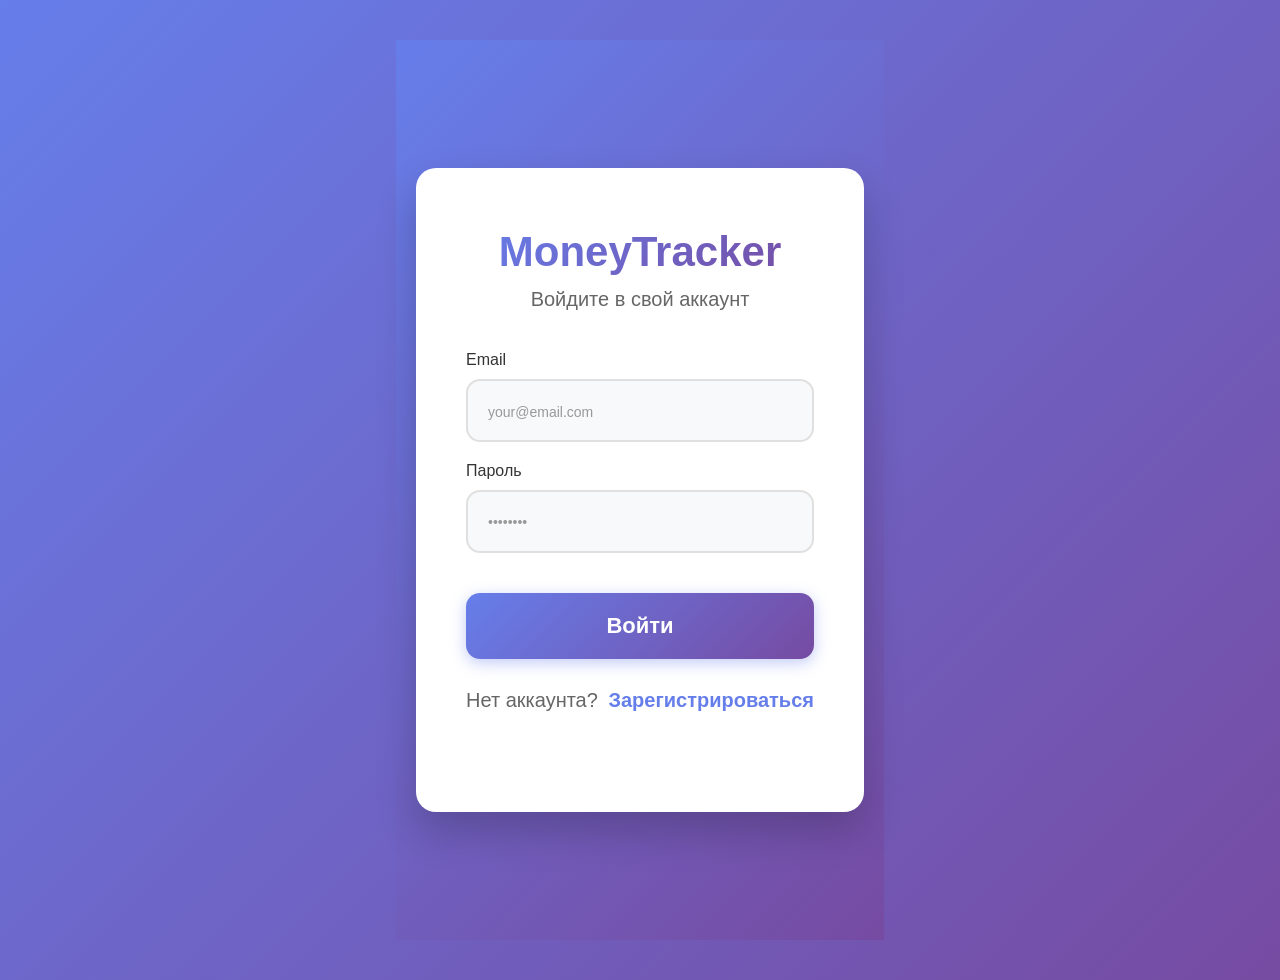
==== src/MoneyTrackerFront/categories.html @ e0035380 "feat: Add front part of the app, modify api controllers" ====
<!DOCTYPE html>
<html lang="ru">

<head>
    <meta charset="UTF-8">
    <meta name="viewport" content="width=device-width, initial-scale=1.0, maximum-scale=1.0, user-scalable=no">
    <title>Категории - MoneyTracker</title>

    <!-- Подключение CSS -->
    <link rel="stylesheet" href="css/style.css">
    <link rel="stylesheet" href="css/categories.css">
</head>

<body>
    <div class="container">
        <!-- Шапка с навигацией -->
        <div class="header">
            <div class="nav-header">
                <a href="index.html" class="back-btn">Назад</a>
                <h1>Категории</h1>
                <div class="user-info" id="user-info">
                    <span class="user-name" id="user-name"></span>
                </div>
            </div>
        </div>

        <!-- Форма добавления категории -->
        <div class="add-category-container">
            <h3>Новая категория</h3>
            <div class="add-category-form">
                <input type="text" id="new-category-name" placeholder="Например: Продукты" class="category-input">
                <button class="add-btn" id="add-category">Добавить</button>
            </div>
        </div>

        <!-- Список категорий -->
        <div class="categories-container">
            <h3>Мои категории</h3>
            <div id="categories-list" class="categories-list">
                <div class="loading-spinner">Загрузка...</div>
            </div>
        </div>
    </div>

    <!-- Модальное окно для редактирования категории -->
    <div id="edit-category-modal" class="modal">
        <div class="modal-content">
            <h3>Редактирование категории</h3>
            <input type="hidden" id="edit-category-id">
            <input type="text" id="edit-category-name" class="modal-input" placeholder="Название категории">
            <div class="modal-buttons">
                <button class="modal-btn save" id="save-category-edit">Сохранить</button>
                <button class="modal-btn cancel" id="cancel-category-edit">Отмена</button>
            </div>
        </div>
    </div>

    <!-- Модальное окно подтверждения удаления -->
    <div id="delete-category-modal" class="modal">
        <div class="modal-content delete-modal">
            <h3>Подтверждение удаления</h3>
            <p id="delete-category-message">Вы уверены, что хотите удалить категорию?</p>
            <p class="warning-text">Все траты в этой категории также будут удалены!</p>
            <div class="modal-buttons">
                <button class="modal-btn delete" id="confirm-category-delete">Удалить</button>
                <button class="modal-btn cancel" id="cancel-category-delete">Отмена</button>
            </div>
        </div>
    </div>

    <script src="js/auth-check.js"></script>
    <script src="js/categories.js"></script>
</body>

</html>
---- src/MoneyTrackerFront/css/style.css ----
/* Базовые сбросы */
* {
    margin: 0;
    padding: 0;
    box-sizing: border-box;
    -webkit-tap-highlight-color: transparent;
}

body {
    font-family: -apple-system, BlinkMacSystemFont, 'Segoe UI', Roboto, Oxygen, Ubuntu, sans-serif;
    background: #f5f7fa;
    min-height: 100vh;
    padding: 12px;
}

.container {
    max-width: 100%;
    margin: 0 auto;
}

/* Шапка */
.header {
    background: white;
    padding: 16px;
    border-radius: 12px;
    margin-bottom: 12px;
    box-shadow: 0 2px 8px rgba(0, 0, 0, 0.05);
}

.header-content {
    display: flex;
    justify-content: space-between;
    align-items: center;
    width: 100%;
    margin-bottom: 8px;
}

.nav-links {
    display: flex;
    gap: 16px;
}

.nav-link {
    color: #2196F3;
    text-decoration: none;
    font-weight: 500;
    font-size: 16px;
}

.nav-link:active {
    opacity: 0.7;
}

.user-info {
    display: flex;
    align-items: center;
    gap: 12px;
}

.user-name {
    font-weight: 500;
    color: #333;
    font-size: 14px;
}

.logout-btn {
    background: none;
    border: 1px solid #dc3545;
    color: #dc3545;
    padding: 6px 12px;
    border-radius: 6px;
    font-size: 13px;
    font-weight: 500;
    cursor: pointer;
    transition: all 0.2s;
}

.logout-btn:active {
    background: #dc3545;
    color: white;
}

.header-subtitle {
    color: #666;
    font-size: 14px;
}

/* Навигация для внутренних страниц */
.nav-header {
    display: flex;
    justify-content: space-between;
    align-items: center;
    width: 100%;
}

.back-btn {
    color: #2196F3;
    text-decoration: none;
    font-size: 14px;
    font-weight: 500;
    padding: 8px 12px;
    border-radius: 6px;
    background: #f0f0f0;
}

.back-btn:active {
    background: #e0e0e0;
}

/* Информация о камере */
.camera-info {
    background: white;
    padding: 10px;
    border-radius: 8px;
    margin-bottom: 12px;
    text-align: center;
    font-size: 14px;
    color: #28a745;
    font-weight: 500;
    box-shadow: 0 1px 4px rgba(0, 0, 0, 0.05);
}

/* Кнопки */
.scan-btn {
    background: #2196F3;
    color: white;
    border: none;
    padding: 16px;
    border-radius: 10px;
    font-size: 18px;
    font-weight: 600;
    cursor: pointer;
    width: 100%;
    margin-bottom: 16px;
    transition: all 0.2s;
    box-shadow: 0 2px 8px rgba(33, 150, 243, 0.3);
}

.scan-btn:active {
    background: #1976D2;
    transform: translateY(1px);
}

.primary-btn {
    background: #2196F3;
    color: white;
    border: none;
    padding: 14px;
    border-radius: 8px;
    font-size: 16px;
    font-weight: 500;
    cursor: pointer;
    width: 100%;
    transition: all 0.2s;
}

.primary-btn:active {
    background: #1976D2;
}

.secondary-btn {
    background: #6c757d;
    color: white;
    border: none;
    padding: 14px;
    border-radius: 8px;
    font-size: 16px;
    font-weight: 500;
    cursor: pointer;
    width: 100%;
    transition: all 0.2s;
}

.secondary-btn:active {
    background: #5a6268;
}

/* Сканер */
.scanner-wrapper {
    background: white;
    border-radius: 12px;
    padding: 16px;
    box-shadow: 0 4px 12px rgba(0, 0, 0, 0.1);
    margin-bottom: 16px;
    animation: slideDown 0.3s ease;
}

@keyframes slideDown {
    from {
        transform: translateY(-20px);
        opacity: 0;
    }

    to {
        transform: translateY(0);
        opacity: 1;
    }
}

.scanner-header {
    display: flex;
    justify-content: space-between;
    align-items: center;
    margin-bottom: 12px;
    padding-bottom: 8px;
    border-bottom: 1px solid #e0e0e0;
}

.scanner-title {
    font-weight: 500;
    color: #333;
    font-size: 16px;
}

.close-scanner {
    background: none;
    border: none;
    font-size: 24px;
    cursor: pointer;
    color: #666;
    min-width: 44px;
    min-height: 44px;
}

.close-scanner:active {
    color: #333;
}

#qr-reader {
    width: 100%;
    min-height: 280px;
    border: 2px dashed #2196F3;
    border-radius: 8px;
    overflow: hidden;
    background: #f8f9fa;
}

#qr-reader video {
    width: 100%;
    height: auto;
}

.stop-scan-btn {
    margin-top: 12px;
}

/* Результат сканирования */
.result-container {
    background: white;
    border-radius: 12px;
    padding: 16px;
    box-shadow: 0 2px 8px rgba(0, 0, 0, 0.1);
    margin-bottom: 16px;
    animation: slideIn 0.3s ease;
}

@keyframes slideIn {
    from {
        transform: translateY(20px);
        opacity: 0;
    }

    to {
        transform: translateY(0);
        opacity: 1;
    }
}

.result-header {
    display: flex;
    justify-content: space-between;
    align-items: center;
    margin-bottom: 16px;
    padding-bottom: 12px;
    border-bottom: 1px solid #e0e0e0;
}

.result-header h2 {
    color: #333;
    font-size: 18px;
    font-weight: 600;
}

.status {
    padding: 4px 8px;
    border-radius: 4px;
    font-size: 12px;
    font-weight: 500;
}

.status.warning {
    background: #fff3cd;
    color: #856404;
}

/* Детали расхода */
.expense-details {
    background: #f8f9fa;
    border-radius: 8px;
    padding: 12px;
    margin-bottom: 16px;
}

.detail-row {
    display: flex;
    align-items: center;
    padding: 8px 0;
    border-bottom: 1px solid #e0e0e0;
}

.detail-row:last-child {
    border-bottom: none;
}

.detail-label {
    flex: 0 0 80px;
    color: #666;
    font-weight: 500;
    font-size: 14px;
}

.detail-value {
    flex: 1;
    color: #333;
    font-weight: 500;
    font-size: 15px;
    display: flex;
    align-items: center;
    justify-content: space-between;
}

.edit-btn {
    background: none;
    border: none;
    color: #2196F3;
    font-size: 14px;
    font-weight: 500;
    cursor: pointer;
    padding: 4px 8px;
}

.edit-btn:active {
    opacity: 0.7;
}

.action-buttons {
    display: flex;
    gap: 10px;
    margin-top: 12px;
}

.action-buttons button {
    flex: 1;
}

/* Последние сканирования */
.last-scans {
    background: white;
    border-radius: 12px;
    padding: 16px;
    box-shadow: 0 2px 8px rgba(0, 0, 0, 0.1);
}

.last-scans h3 {
    color: #333;
    font-size: 16px;
    font-weight: 600;
    margin-bottom: 16px;
}

/* Общий стиль для элементов трат (и на главной, и на странице всех трат) */
.expense-item {
    background: #f8f9fa;
    border-radius: 10px;
    padding: 16px;
    margin-bottom: 12px;
    border-left: 3px solid #2196F3;
}

.expense-item:last-child {
    margin-bottom: 0;
}

.expense-header {
    display: flex;
    justify-content: space-between;
    align-items: flex-start;
    margin-bottom: 8px;
}

.expense-date {
    font-size: 14px;
    color: #666;
}

.expense-sum {
    font-size: 18px;
    font-weight: 600;
    color: #28a745;
}

.expense-category {
    display: inline-block;
    background: #e3f2fd;
    color: #1976D2;
    padding: 4px 12px;
    border-radius: 4px;
    font-size: 12px;
    font-weight: 500;
    margin-bottom: 8px;
}

.expense-description {
    font-size: 15px;
    color: #333;
    margin-bottom: 12px;
    word-break: break-word;
}

.expense-actions {
    display: flex;
    gap: 8px;
    justify-content: flex-end;
}

.action-link {
    background: none;
    border: none;
    color: #2196F3;
    font-size: 14px;
    font-weight: 500;
    cursor: pointer;
    padding: 6px 12px;
    border-radius: 4px;
}

.action-link.delete {
    color: #dc3545;
}

.action-link:active {
    background: rgba(0, 0, 0, 0.05);
}

/* Даты в списке последних сканирований */
.dates-container {
    margin-bottom: 10px;
    padding-bottom: 8px;
    border-bottom: 1px solid #e0e0e0;
}

.purchase-date {
    font-size: 15px;
    font-weight: 600;
    color: #333;
    margin-bottom: 2px;
}

.purchase-date .date-label {
    font-weight: 400;
    color: #666;
    font-size: 12px;
    margin-right: 4px;
}

.added-date {
    font-size: 13px;
    color: #999;
}

.added-date .date-label {
    font-weight: 400;
    color: #999;
    font-size: 12px;
    margin-right: 4px;
}

/* Описание со сворачиванием */
.scan-description {
    width: 100%;
}

.description-text {
    max-width: 100%;
    word-break: break-word;
    line-height: 1.4;
    font-size: 15px;
    color: #333;
}

.description-text.collapsed {
    display: -webkit-box;
    -webkit-line-clamp: 2;
    -webkit-box-orient: vertical;
    overflow: hidden;
}

.toggle-description {
    background: none;
    border: none;
    color: #2196F3;
    font-size: 13px;
    font-weight: 500;
    padding: 4px 0;
    margin-top: 2px;
    cursor: pointer;
    text-align: left;
}

/* Сумма */
.amount {
    font-weight: 600;
    color: #28a745;
    font-size: 18px;
    margin-top: 8px;
    text-align: right;
    border-top: 1px dashed #e0e0e0;
    padding-top: 8px;
}

/* Модальные окна - улучшенные для мобильных */
.modal {
    display: none;
    position: fixed;
    z-index: 1000;
    left: 0;
    top: 0;
    width: 100%;
    height: 100%;
    background-color: rgba(0, 0, 0, 0.6);
    backdrop-filter: blur(5px);
    align-items: flex-end;
    justify-content: center;
}

@media (min-width: 600px) {
    .modal {
        align-items: center;
    }
}

.modal-content {
    background-color: white;
    width: 100%;
    max-width: 500px;
    border-radius: 24px 24px 0 0;
    padding: 28px 20px 24px;
    box-shadow: 0 -4px 20px rgba(0, 0, 0, 0.15);
    animation: modalSlideUp 0.3s ease;
}

@keyframes modalSlideUp {
    from {
        transform: translateY(100%);
        opacity: 0.5;
    }

    to {
        transform: translateY(0);
        opacity: 1;
    }
}

@media (min-width: 600px) {
    .modal-content {
        border-radius: 24px;
        animation: modalFadeIn 0.3s ease;
        padding: 32px;
    }

    @keyframes modalFadeIn {
        from {
            transform: scale(0.9);
            opacity: 0;
        }

        to {
            transform: scale(1);
            opacity: 1;
        }
    }
}

.modal-content h3 {
    color: #333;
    font-size: 22px;
    font-weight: 600;
    margin-bottom: 24px;
    text-align: left;
    padding-right: 20px;
}

/* УЛУЧШЕННЫЕ ПОЛЯ ВВОДА */
.modal-input,
.modal-select {
    width: 100%;
    padding: 18px 16px;
    margin-bottom: 20px;
    border: 2px solid #e0e0e0;
    border-radius: 16px;
    font-size: 18px;
    line-height: 1.5;
    transition: all 0.2s;
    -webkit-appearance: none;
    appearance: none;
    background: #f8f9fa;
}

.modal-input:focus,
.modal-select:focus {
    outline: none;
    border-color: #2196F3;
    background: white;
    box-shadow: 0 0 0 4px rgba(33, 150, 243, 0.1);
}

.modal-input::placeholder {
    color: #999;
    font-size: 17px;
}

/* УЛУЧШЕННЫЙ SELECT */
.modal-select {
    background-image: url("data:image/svg+xml,%3Csvg xmlns='http://www.w3.org/2000/svg' width='20' height='20' viewBox='0 0 24 24' fill='none' stroke='%23666' stroke-width='2' stroke-linecap='round' stroke-linejoin='round'%3E%3Cpolyline points='6 9 12 15 18 9'%3E%3C/polyline%3E%3C/svg%3E");
    background-repeat: no-repeat;
    background-position: right 16px center;
    background-size: 20px;
    padding-right: 52px;
    cursor: pointer;
    font-size: 18px;
}

/* УЛУЧШЕННЫЕ КНОПКИ */
.modal-buttons {
    display: flex;
    gap: 12px;
    margin-top: 28px;
}

.modal-btn {
    flex: 1;
    padding: 18px 16px;
    border: none;
    border-radius: 16px;
    font-size: 18px;
    font-weight: 600;
    cursor: pointer;
    transition: all 0.2s;
    text-align: center;
    min-height: 60px;
    letter-spacing: 0.3px;
}

.modal-btn.save {
    background: #2196F3;
    color: white;
    box-shadow: 0 4px 12px rgba(33, 150, 243, 0.3);
}

.modal-btn.delete {
    background: #dc3545;
    color: white;
    box-shadow: 0 4px 12px rgba(220, 53, 69, 0.3);
}

.modal-btn.cancel {
    background: #6c757d;
    color: white;
    box-shadow: 0 4px 12px rgba(108, 117, 125, 0.3);
}

.modal-btn:active {
    transform: scale(0.97);
    opacity: 0.9;
}

/* Убираем эффекты наведения на мобильных */
@media (hover: none) {
    .modal-btn:hover {
        transform: none;
    }
}

/* Для очень маленьких экранов */
@media (max-width: 360px) {
    .modal-content {
        padding: 20px 16px 20px;
    }

    .modal-content h3 {
        font-size: 20px;
        margin-bottom: 20px;
    }

    .modal-btn {
        padding: 16px 12px;
        font-size: 17px;
        min-height: 56px;
    }

    .modal-input,
    .modal-select {
        padding: 16px 14px;
        font-size: 17px;
    }

    .modal-input::placeholder {
        font-size: 16px;
    }
}

/* Модальное окно подтверждения */
.delete-modal {
    text-align: center;
}

.delete-modal p {
    margin: 20px 0 28px;
    color: #666;
    font-size: 18px;
    line-height: 1.5;
}

.warning-text {
    color: #dc3545;
    font-size: 15px;
    margin-bottom: 20px;
    font-weight: 500;
}

/* Анимация для ошибок */
@keyframes shake {

    0%,
    100% {
        transform: translateX(0);
    }

    25% {
        transform: translateX(-5px);
    }

    75% {
        transform: translateX(5px);
    }
}

.error-shake {
    animation: shake 0.4s ease;
}

/* Вспомогательные классы */
.hidden {
    display: none !important;
}

.loading-spinner {
    text-align: center;
    padding: 40px;
    color: #999;
    font-size: 14px;
}

.empty-state {
    text-align: center;
    padding: 40px 20px;
    color: #999;
    font-size: 14px;
}

/* Адаптация для маленьких экранов */
@media (max-width: 480px) {
    .nav-links {
        gap: 12px;
    }

    .nav-link {
        font-size: 14px;
    }

    .user-name {
        font-size: 13px;
    }

    .logout-btn {
        padding: 4px 8px;
        font-size: 12px;
    }
}

/* Адаптация для больших экранов (планшеты и десктопы) */
@media (min-width: 768px) {
    body {
        display: flex;
        align-items: flex-start;
        justify-content: center;
        padding: 30px 20px;
        background: linear-gradient(135deg, #667eea 0%, #764ba2 100%);
    }

    .container {
        max-width: 800px;
        width: 100%;
        margin: 0 auto;
    }

    /* Шапка */
    .header {
        padding: 24px;
        border-radius: 16px;
        margin-bottom: 20px;
    }

    .header-content {
        margin-bottom: 12px;
    }

    .nav-links {
        gap: 24px;
    }

    .nav-link {
        font-size: 18px;
    }

    .user-name {
        font-size: 16px;
    }

    .logout-btn {
        padding: 8px 16px;
        font-size: 14px;
    }

    .header-subtitle {
        font-size: 16px;
    }

    /* Информация о камере */
    .camera-info {
        padding: 12px;
        font-size: 16px;
        margin-bottom: 20px;
    }

    /* Кнопка сканирования */
    .scan-btn {
        padding: 20px;
        font-size: 20px;
        margin-bottom: 24px;
        max-width: 400px;
        margin-left: auto;
        margin-right: auto;
        display: block;
    }

    /* Сканер */
    .scanner-wrapper {
        padding: 24px;
        margin-bottom: 24px;
    }

    #qr-reader {
        min-height: 350px;
    }

    /* Результат сканирования */
    .result-container {
        padding: 24px;
        margin-bottom: 24px;
    }

    .result-header h2 {
        font-size: 20px;
    }

    /* Детали расхода */
    .expense-details {
        padding: 16px;
    }

    .detail-label {
        flex: 0 0 100px;
        font-size: 15px;
    }

    .detail-value {
        font-size: 16px;
    }

    .edit-btn {
        font-size: 15px;
        padding: 6px 12px;
    }

    .action-buttons {
        max-width: 500px;
        margin-left: auto;
        margin-right: auto;
    }

    /* Последние сканирования */
    .last-scans {
        padding: 24px;
    }

    .last-scans h3 {
        font-size: 18px;
        margin-bottom: 20px;
    }

    /* Элементы трат */
    .expense-item {
        padding: 20px;
        margin-bottom: 16px;
    }

    .expense-date {
        font-size: 15px;
    }

    .expense-sum {
        font-size: 20px;
    }

    .expense-category {
        font-size: 13px;
        padding: 4px 14px;
    }

    .expense-description {
        font-size: 16px;
    }

    .action-link {
        font-size: 15px;
        padding: 8px 16px;
    }

    /* Даты */
    .purchase-date {
        font-size: 16px;
    }

    .purchase-date .date-label {
        font-size: 13px;
    }

    .added-date {
        font-size: 14px;
    }

    .added-date .date-label {
        font-size: 13px;
    }

    /* Описание со сворачиванием */
    .description-text {
        font-size: 16px;
    }

    .toggle-description {
        font-size: 14px;
        padding: 6px 0;
    }

    .amount {
        font-size: 20px;
        margin-top: 12px;
        padding-top: 12px;
    }

    /* Модальные окна */
    .modal-content {
        max-width: 500px;
        border-radius: 24px;
        padding: 32px;
    }

    .modal-content h3 {
        font-size: 24px;
        margin-bottom: 28px;
    }

    .modal-input,
    .modal-select {
        padding: 20px 18px;
        font-size: 18px;
        border-radius: 16px;
    }

    .modal-btn {
        padding: 20px 18px;
        font-size: 18px;
        min-height: 64px;
    }
}

/* Для очень больших экранов (десктопы) */
@media (min-width: 1200px) {
    body {
        padding: 40px;
    }

    .container {
        max-width: 1000px;
    }

    .scan-btn {
        max-width: 500px;
    }

    .action-buttons {
        max-width: 600px;
    }

    /* Можно сделать две колонки для последних сканирований */
    .last-scans .expense-item {
        display: inline-block;
        width: calc(50% - 8px);
        margin-right: 8px;
        vertical-align: top;
    }

    .last-scans .expense-item:nth-child(even) {
        margin-right: 0;
    }
}

/* Для очень маленьких экранов (телефоны) */
@media (max-width: 480px) {
    .scan-btn {
        font-size: 16px;
        padding: 14px;
    }

    .expense-sum {
        font-size: 16px;
    }

    .amount {
        font-size: 16px;
    }
}
---- src/MoneyTrackerFront/css/categories.css ----
/* Контейнер добавления категории */
.add-category-container {
    background: white;
    border-radius: 12px;
    padding: 16px;
    margin-bottom: 12px;
    box-shadow: 0 2px 8px rgba(0, 0, 0, 0.1);
}

.add-category-container h3 {
    color: #333;
    font-size: 16px;
    margin-bottom: 12px;
    font-weight: 600;
}

.add-category-form {
    display: flex;
    gap: 8px;
    align-items: center;
}

.category-input {
    flex: 1;
    padding: 10px;
    border: 1px solid #e0e0e0;
    border-radius: 6px;
    font-size: 14px;
}

.category-input:focus {
    outline: none;
    border-color: #2196F3;
}

.add-btn {
    background: #2196F3;
    color: white;
    border: none;
    padding: 10px 16px;
    border-radius: 6px;
    font-size: 14px;
    font-weight: 500;
    cursor: pointer;
    white-space: nowrap;
    min-width: 80px;
}

.add-btn:active {
    background: #1976D2;
}

/* Контейнер списка категорий */
.categories-container {
    background: white;
    border-radius: 12px;
    padding: 16px;
    box-shadow: 0 2px 8px rgba(0, 0, 0, 0.1);
}

.categories-container h3 {
    color: #333;
    font-size: 16px;
    margin-bottom: 12px;
    font-weight: 600;
}

.categories-list {
    display: flex;
    flex-direction: column;
    gap: 8px;
}

/* Элемент категории */
.category-item {
    background: #f8f9fa;
    border-radius: 8px;
    padding: 12px;
    display: flex;
    justify-content: space-between;
    align-items: center;
    border-left: 3px solid #2196F3;
}

.category-name {
    font-size: 15px;
    font-weight: 500;
    color: #333;
}

.category-actions {
    display: flex;
    gap: 8px;
}

.category-link {
    background: none;
    border: none;
    color: #2196F3;
    font-size: 13px;
    font-weight: 500;
    cursor: pointer;
    padding: 4px 8px;
    border-radius: 4px;
}

.category-link.delete {
    color: #dc3545;
}

.category-link:active {
    background: rgba(0, 0, 0, 0.05);
}
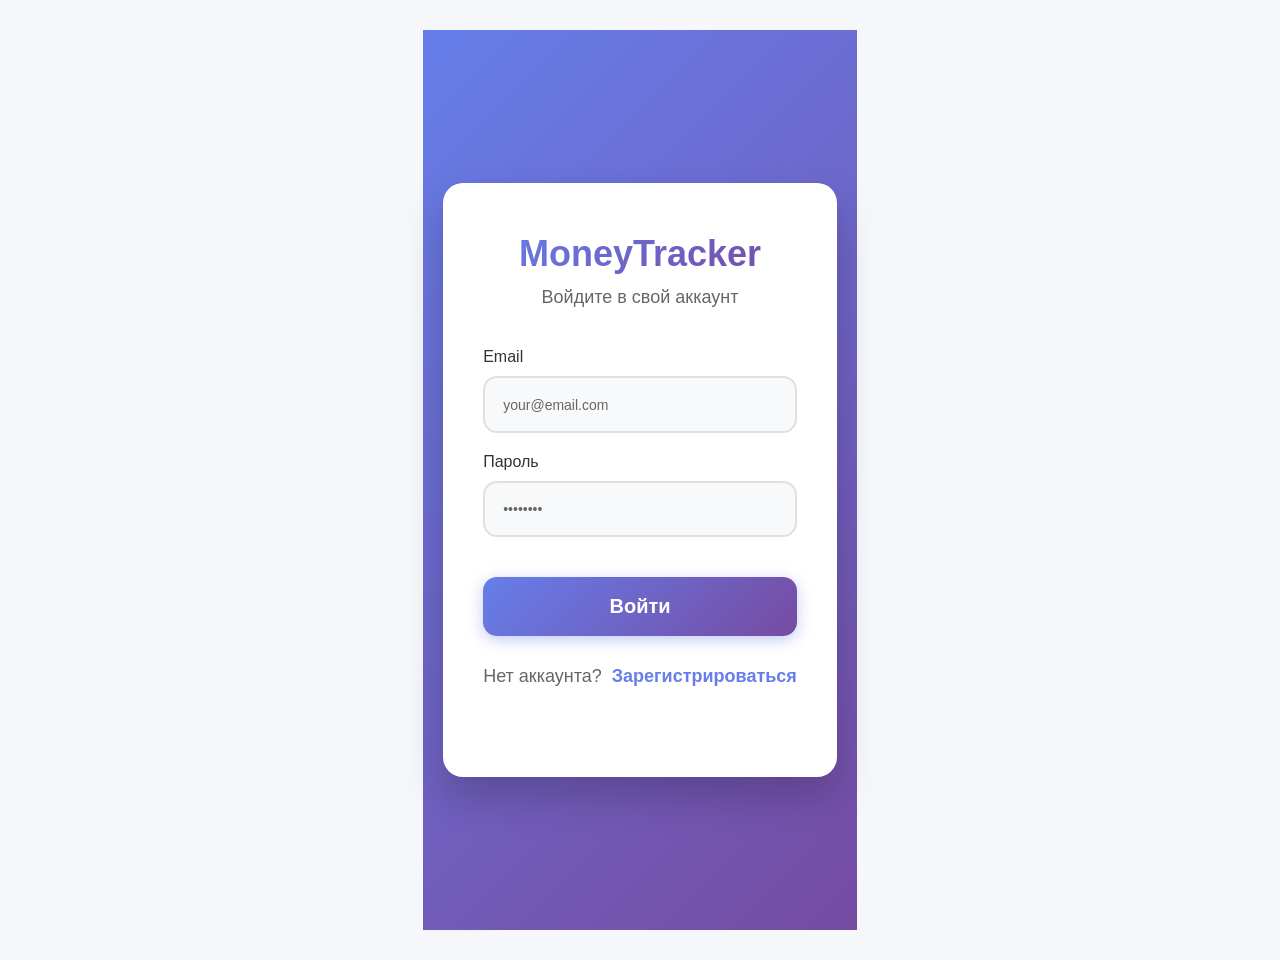
==== commit f4766df7: "feat: Update front part, change some things in backend" ====
--- a/src/MoneyTrackerFront/categories.html
+++ b/src/MoneyTrackerFront/categories.html
@@ -68,6 +68,8 @@
         </div>
     </div>
 
+    <script src="js/toast.js"></script>
+    <script src="js/theme.js"></script>
     <script src="js/auth-check.js"></script>
     <script src="js/categories.js"></script>
 </body>
--- a/src/MoneyTrackerFront/css/style.css
+++ b/src/MoneyTrackerFront/css/style.css
@@ -6,11 +6,71 @@
     -webkit-tap-highlight-color: transparent;
 }
 
+/* CSS переменные для светлой темы (по умолчанию) */
+:root {
+    --bg-color: #f5f7fa;
+    --card-bg: #ffffff;
+    --text-primary: #333333;
+    --text-secondary: #666666;
+    --text-tertiary: #999999;
+    --border-color: #e0e0e0;
+    --accent-color: #2196F3;
+    --accent-hover: #1976D2;
+    --danger-color: #dc3545;
+    --success-color: #28a745;
+    --warning-color: #ffc107;
+    --shadow-color: rgba(0, 0, 0, 0.1);
+    --gradient-start: #667eea;
+    --gradient-end: #764ba2;
+    --expense-bg: #f8f9fa;
+    --expense-border: #2196F3;
+    --category-bg: #e3f2fd;
+    --input-bg: #f8f9fa;
+    --input-border: #e0e0e0;
+    --button-secondary: #6c757d;
+    --button-secondary-hover: #5a6268;
+    --link-color: #2196F3;
+    --header-bg: #ffffff;
+    --nav-bg: #f0f0f0;
+    --nav-hover: #e0e0e0;
+}
+
+/* Тёмная тема */
+[data-theme="dark"] {
+    --bg-color: #121212;
+    --card-bg: #1e1e1e;
+    --text-primary: #e0e0e0;
+    --text-secondary: #b0b0b0;
+    --text-tertiary: #808080;
+    --border-color: #333333;
+    --accent-color: #64b5f6;
+    --accent-hover: #90caf9;
+    --danger-color: #f44336;
+    --success-color: #4caf50;
+    --warning-color: #ffb74d;
+    --shadow-color: rgba(0, 0, 0, 0.3);
+    --gradient-start: #5a6ed1;
+    --gradient-end: #6a4c9c;
+    --expense-bg: #2d2d2d;
+    --expense-border: #64b5f6;
+    --category-bg: #2c3e50;
+    --input-bg: #2d2d2d;
+    --input-border: #404040;
+    --button-secondary: #495057;
+    --button-secondary-hover: #6c757d;
+    --link-color: #64b5f6;
+    --header-bg: #1e1e1e;
+    --nav-bg: #2d2d2d;
+    --nav-hover: #404040;
+}
+
 body {
     font-family: -apple-system, BlinkMacSystemFont, 'Segoe UI', Roboto, Oxygen, Ubuntu, sans-serif;
-    background: #f5f7fa;
+    background: var(--bg-color);
     min-height: 100vh;
     padding: 12px;
+    color: var(--text-primary);
+    transition: background-color 0.3s ease, color 0.3s ease;
 }
 
 .container {
@@ -20,11 +80,12 @@
 
 /* Шапка */
 .header {
-    background: white;
+    background: var(--card-bg);
     padding: 16px;
     border-radius: 12px;
     margin-bottom: 12px;
-    box-shadow: 0 2px 8px rgba(0, 0, 0, 0.05);
+    box-shadow: 0 2px 8px var(--shadow-color);
+    transition: background-color 0.3s ease, box-shadow 0.3s ease;
 }
 
 .header-content {
@@ -41,10 +102,11 @@
 }
 
 .nav-link {
-    color: #2196F3;
+    color: var(--accent-color);
     text-decoration: none;
     font-weight: 500;
     font-size: 16px;
+    transition: color 0.3s ease;
 }
 
 .nav-link:active {
@@ -59,30 +121,49 @@
 
 .user-name {
     font-weight: 500;
-    color: #333;
+    color: var(--text-primary);
     font-size: 14px;
 }
 
 .logout-btn {
     background: none;
-    border: 1px solid #dc3545;
-    color: #dc3545;
+    border: 1px solid var(--danger-color);
+    color: var(--danger-color);
     padding: 6px 12px;
     border-radius: 6px;
     font-size: 13px;
     font-weight: 500;
     cursor: pointer;
-    transition: all 0.2s;
+    transition: all 0.2s ease;
 }
 
 .logout-btn:active {
-    background: #dc3545;
+    background: var(--danger-color);
     color: white;
 }
 
 .header-subtitle {
-    color: #666;
-    font-size: 14px;
+    color: var(--text-secondary);
+    font-size: 14px;
+}
+
+/* Кнопка переключения темы */
+.theme-toggle {
+    background: var(--expense-bg);
+    border: 1px solid var(--border-color);
+    border-radius: 30px;
+    padding: 6px 12px;
+    cursor: pointer;
+    font-size: 14px;
+    color: var(--text-primary);
+    display: flex;
+    align-items: center;
+    gap: 6px;
+    transition: all 0.3s ease;
+}
+
+.theme-toggle:active {
+    background: var(--nav-hover);
 }
 
 /* Навигация для внутренних страниц */
@@ -94,35 +175,37 @@
 }
 
 .back-btn {
-    color: #2196F3;
+    color: var(--accent-color);
     text-decoration: none;
     font-size: 14px;
     font-weight: 500;
     padding: 8px 12px;
     border-radius: 6px;
-    background: #f0f0f0;
+    background: var(--nav-bg);
+    transition: all 0.3s ease;
 }
 
 .back-btn:active {
-    background: #e0e0e0;
+    background: var(--nav-hover);
 }
 
 /* Информация о камере */
 .camera-info {
-    background: white;
+    background: var(--card-bg);
     padding: 10px;
     border-radius: 8px;
     margin-bottom: 12px;
     text-align: center;
     font-size: 14px;
-    color: #28a745;
-    font-weight: 500;
-    box-shadow: 0 1px 4px rgba(0, 0, 0, 0.05);
+    color: var(--success-color);
+    font-weight: 500;
+    box-shadow: 0 1px 4px var(--shadow-color);
+    transition: background-color 0.3s ease;
 }
 
 /* Кнопки */
 .scan-btn {
-    background: #2196F3;
+    background: var(--accent-color);
     color: white;
     border: none;
     padding: 16px;
@@ -132,17 +215,17 @@
     cursor: pointer;
     width: 100%;
     margin-bottom: 16px;
-    transition: all 0.2s;
+    transition: all 0.2s ease;
     box-shadow: 0 2px 8px rgba(33, 150, 243, 0.3);
 }
 
 .scan-btn:active {
-    background: #1976D2;
+    background: var(--accent-hover);
     transform: translateY(1px);
 }
 
 .primary-btn {
-    background: #2196F3;
+    background: var(--accent-color);
     color: white;
     border: none;
     padding: 14px;
@@ -151,15 +234,15 @@
     font-weight: 500;
     cursor: pointer;
     width: 100%;
-    transition: all 0.2s;
+    transition: all 0.2s ease;
 }
 
 .primary-btn:active {
-    background: #1976D2;
+    background: var(--accent-hover);
 }
 
 .secondary-btn {
-    background: #6c757d;
+    background: var(--button-secondary);
     color: white;
     border: none;
     padding: 14px;
@@ -168,21 +251,22 @@
     font-weight: 500;
     cursor: pointer;
     width: 100%;
-    transition: all 0.2s;
+    transition: all 0.2s ease;
 }
 
 .secondary-btn:active {
-    background: #5a6268;
+    background: var(--button-secondary-hover);
 }
 
 /* Сканер */
 .scanner-wrapper {
-    background: white;
+    background: var(--card-bg);
     border-radius: 12px;
     padding: 16px;
-    box-shadow: 0 4px 12px rgba(0, 0, 0, 0.1);
+    box-shadow: 0 4px 12px var(--shadow-color);
     margin-bottom: 16px;
     animation: slideDown 0.3s ease;
+    transition: background-color 0.3s ease;
 }
 
 @keyframes slideDown {
@@ -203,12 +287,12 @@
     align-items: center;
     margin-bottom: 12px;
     padding-bottom: 8px;
-    border-bottom: 1px solid #e0e0e0;
+    border-bottom: 1px solid var(--border-color);
 }
 
 .scanner-title {
     font-weight: 500;
-    color: #333;
+    color: var(--text-primary);
     font-size: 16px;
 }
 
@@ -217,22 +301,24 @@
     border: none;
     font-size: 24px;
     cursor: pointer;
-    color: #666;
+    color: var(--text-secondary);
     min-width: 44px;
     min-height: 44px;
+    transition: color 0.3s ease;
 }
 
 .close-scanner:active {
-    color: #333;
+    color: var(--text-primary);
 }
 
 #qr-reader {
     width: 100%;
     min-height: 280px;
-    border: 2px dashed #2196F3;
+    border: 2px dashed var(--accent-color);
     border-radius: 8px;
     overflow: hidden;
-    background: #f8f9fa;
+    background: var(--input-bg);
+    transition: border-color 0.3s ease, background-color 0.3s ease;
 }
 
 #qr-reader video {
@@ -246,12 +332,13 @@
 
 /* Результат сканирования */
 .result-container {
-    background: white;
+    background: var(--card-bg);
     border-radius: 12px;
     padding: 16px;
-    box-shadow: 0 2px 8px rgba(0, 0, 0, 0.1);
+    box-shadow: 0 2px 8px var(--shadow-color);
     margin-bottom: 16px;
     animation: slideIn 0.3s ease;
+    transition: background-color 0.3s ease;
 }
 
 @keyframes slideIn {
@@ -272,11 +359,11 @@
     align-items: center;
     margin-bottom: 16px;
     padding-bottom: 12px;
-    border-bottom: 1px solid #e0e0e0;
+    border-bottom: 1px solid var(--border-color);
 }
 
 .result-header h2 {
-    color: #333;
+    color: var(--text-primary);
     font-size: 18px;
     font-weight: 600;
 }
@@ -289,23 +376,24 @@
 }
 
 .status.warning {
-    background: #fff3cd;
+    background: var(--warning-color);
     color: #856404;
 }
 
 /* Детали расхода */
 .expense-details {
-    background: #f8f9fa;
+    background: var(--expense-bg);
     border-radius: 8px;
     padding: 12px;
     margin-bottom: 16px;
+    transition: background-color 0.3s ease;
 }
 
 .detail-row {
     display: flex;
     align-items: center;
     padding: 8px 0;
-    border-bottom: 1px solid #e0e0e0;
+    border-bottom: 1px solid var(--border-color);
 }
 
 .detail-row:last-child {
@@ -314,14 +402,14 @@
 
 .detail-label {
     flex: 0 0 80px;
-    color: #666;
+    color: var(--text-secondary);
     font-weight: 500;
     font-size: 14px;
 }
 
 .detail-value {
     flex: 1;
-    color: #333;
+    color: var(--text-primary);
     font-weight: 500;
     font-size: 15px;
     display: flex;
@@ -332,7 +420,7 @@
 .edit-btn {
     background: none;
     border: none;
-    color: #2196F3;
+    color: var(--accent-color);
     font-size: 14px;
     font-weight: 500;
     cursor: pointer;
@@ -355,78 +443,104 @@
 
 /* Последние сканирования */
 .last-scans {
-    background: white;
+    background: var(--card-bg);
     border-radius: 12px;
     padding: 16px;
-    box-shadow: 0 2px 8px rgba(0, 0, 0, 0.1);
+    box-shadow: 0 2px 8px var(--shadow-color);
+    transition: background-color 0.3s ease;
 }
 
 .last-scans h3 {
-    color: #333;
+    color: var(--text-primary);
     font-size: 16px;
     font-weight: 600;
     margin-bottom: 16px;
 }
 
-/* Общий стиль для элементов трат (и на главной, и на странице всех трат) */
+/* Общий стиль для элементов трат */
 .expense-item {
-    background: #f8f9fa;
+    background: var(--expense-bg);
     border-radius: 10px;
-    padding: 16px;
-    margin-bottom: 12px;
-    border-left: 3px solid #2196F3;
+    padding: 12px 14px;
+    margin-bottom: 8px;
+    border-left: 3px solid var(--expense-border);
+    transition: background-color 0.3s ease, border-color 0.3s ease, box-shadow 0.2s;
 }
 
 .expense-item:last-child {
     margin-bottom: 0;
 }
 
+.expense-item:hover {
+    box-shadow: 0 2px 10px var(--shadow-color);
+}
+
 .expense-header {
     display: flex;
-    justify-content: space-between;
-    align-items: flex-start;
-    margin-bottom: 8px;
+    align-items: center;
+    gap: 8px;
+    margin-bottom: 6px;
 }
 
 .expense-date {
-    font-size: 14px;
-    color: #666;
+    font-size: 12px;
+    color: var(--text-secondary);
+    font-weight: 500;
+    flex-shrink: 0;
 }
 
 .expense-sum {
-    font-size: 18px;
-    font-weight: 600;
-    color: #28a745;
+    font-size: 15px;
+    font-weight: 700;
+    color: var(--success-color);
+    margin-left: auto;
+    white-space: nowrap;
+}
+
+.expense-actions {
+    display: flex;
+    gap: 4px;
+    flex-shrink: 0;
+}
+
+.expense-info {
+    display: flex;
+    align-items: center;
+    gap: 8px;
+    flex-wrap: wrap;
 }
 
 .expense-category {
     display: inline-block;
-    background: #e3f2fd;
-    color: #1976D2;
-    padding: 4px 12px;
-    border-radius: 4px;
+    background: var(--category-bg);
+    color: var(--accent-color);
+    padding: 3px 10px;
+    border-radius: 20px;
     font-size: 12px;
-    font-weight: 500;
-    margin-bottom: 8px;
+    font-weight: 600;
+    white-space: nowrap;
+    flex-shrink: 0;
+    transition: background-color 0.3s ease, color 0.3s ease;
 }
 
 .expense-description {
-    font-size: 15px;
-    color: #333;
-    margin-bottom: 12px;
+    font-size: 13px;
+    color: var(--text-secondary);
     word-break: break-word;
-}
-
-.expense-actions {
-    display: flex;
-    gap: 8px;
-    justify-content: flex-end;
+    line-height: 1.4;
+}
+
+/* Для мобильных экранов */
+@media (max-width: 480px) {
+    .expense-header {
+        flex-wrap: wrap;
+    }
 }
 
 .action-link {
     background: none;
     border: none;
-    color: #2196F3;
+    color: var(--accent-color);
     font-size: 14px;
     font-weight: 500;
     cursor: pointer;
@@ -435,7 +549,7 @@
 }
 
 .action-link.delete {
-    color: #dc3545;
+    color: var(--danger-color);
 }
 
 .action-link:active {
@@ -446,31 +560,31 @@
 .dates-container {
     margin-bottom: 10px;
     padding-bottom: 8px;
-    border-bottom: 1px solid #e0e0e0;
+    border-bottom: 1px solid var(--border-color);
 }
 
 .purchase-date {
     font-size: 15px;
     font-weight: 600;
-    color: #333;
+    color: var(--text-primary);
     margin-bottom: 2px;
 }
 
 .purchase-date .date-label {
     font-weight: 400;
-    color: #666;
+    color: var(--text-secondary);
     font-size: 12px;
     margin-right: 4px;
 }
 
 .added-date {
     font-size: 13px;
-    color: #999;
+    color: var(--text-tertiary);
 }
 
 .added-date .date-label {
     font-weight: 400;
-    color: #999;
+    color: var(--text-tertiary);
     font-size: 12px;
     margin-right: 4px;
 }
@@ -485,7 +599,7 @@
     word-break: break-word;
     line-height: 1.4;
     font-size: 15px;
-    color: #333;
+    color: var(--text-primary);
 }
 
 .description-text.collapsed {
@@ -498,7 +612,7 @@
 .toggle-description {
     background: none;
     border: none;
-    color: #2196F3;
+    color: var(--accent-color);
     font-size: 13px;
     font-weight: 500;
     padding: 4px 0;
@@ -510,15 +624,15 @@
 /* Сумма */
 .amount {
     font-weight: 600;
-    color: #28a745;
+    color: var(--success-color);
     font-size: 18px;
     margin-top: 8px;
     text-align: right;
-    border-top: 1px dashed #e0e0e0;
+    border-top: 1px dashed var(--border-color);
     padding-top: 8px;
 }
 
-/* Модальные окна - улучшенные для мобильных */
+/* Модальные окна */
 .modal {
     display: none;
     position: fixed;
@@ -540,13 +654,14 @@
 }
 
 .modal-content {
-    background-color: white;
+    background-color: var(--card-bg);
     width: 100%;
     max-width: 500px;
     border-radius: 24px 24px 0 0;
     padding: 28px 20px 24px;
-    box-shadow: 0 -4px 20px rgba(0, 0, 0, 0.15);
+    box-shadow: 0 -4px 20px var(--shadow-color);
     animation: modalSlideUp 0.3s ease;
+    transition: background-color 0.3s ease;
 }
 
 @keyframes modalSlideUp {
@@ -582,7 +697,7 @@
 }
 
 .modal-content h3 {
-    color: #333;
+    color: var(--text-primary);
     font-size: 22px;
     font-weight: 600;
     margin-bottom: 24px;
@@ -590,36 +705,35 @@
     padding-right: 20px;
 }
 
-/* УЛУЧШЕННЫЕ ПОЛЯ ВВОДА */
 .modal-input,
 .modal-select {
     width: 100%;
     padding: 18px 16px;
     margin-bottom: 20px;
-    border: 2px solid #e0e0e0;
+    border: 2px solid var(--input-border);
     border-radius: 16px;
     font-size: 18px;
     line-height: 1.5;
-    transition: all 0.2s;
+    transition: all 0.2s ease;
     -webkit-appearance: none;
     appearance: none;
-    background: #f8f9fa;
+    background: var(--input-bg);
+    color: var(--text-primary);
 }
 
 .modal-input:focus,
 .modal-select:focus {
     outline: none;
-    border-color: #2196F3;
-    background: white;
+    border-color: var(--accent-color);
+    background: var(--card-bg);
     box-shadow: 0 0 0 4px rgba(33, 150, 243, 0.1);
 }
 
 .modal-input::placeholder {
-    color: #999;
+    color: var(--text-tertiary);
     font-size: 17px;
 }
 
-/* УЛУЧШЕННЫЙ SELECT */
 .modal-select {
     background-image: url("data:image/svg+xml,%3Csvg xmlns='http://www.w3.org/2000/svg' width='20' height='20' viewBox='0 0 24 24' fill='none' stroke='%23666' stroke-width='2' stroke-linecap='round' stroke-linejoin='round'%3E%3Cpolyline points='6 9 12 15 18 9'%3E%3C/polyline%3E%3C/svg%3E");
     background-repeat: no-repeat;
@@ -627,10 +741,8 @@
     background-size: 20px;
     padding-right: 52px;
     cursor: pointer;
-    font-size: 18px;
-}
-
-/* УЛУЧШЕННЫЕ КНОПКИ */
+}
+
 .modal-buttons {
     display: flex;
     gap: 12px;
@@ -645,26 +757,26 @@
     font-size: 18px;
     font-weight: 600;
     cursor: pointer;
-    transition: all 0.2s;
+    transition: all 0.2s ease;
     text-align: center;
     min-height: 60px;
     letter-spacing: 0.3px;
 }
 
 .modal-btn.save {
-    background: #2196F3;
+    background: var(--accent-color);
     color: white;
     box-shadow: 0 4px 12px rgba(33, 150, 243, 0.3);
 }
 
 .modal-btn.delete {
-    background: #dc3545;
+    background: var(--danger-color);
     color: white;
     box-shadow: 0 4px 12px rgba(220, 53, 69, 0.3);
 }
 
 .modal-btn.cancel {
-    background: #6c757d;
+    background: var(--button-secondary);
     color: white;
     box-shadow: 0 4px 12px rgba(108, 117, 125, 0.3);
 }
@@ -672,13 +784,6 @@
 .modal-btn:active {
     transform: scale(0.97);
     opacity: 0.9;
-}
-
-/* Убираем эффекты наведения на мобильных */
-@media (hover: none) {
-    .modal-btn:hover {
-        transform: none;
-    }
 }
 
 /* Для очень маленьких экранов */
@@ -703,10 +808,6 @@
         padding: 16px 14px;
         font-size: 17px;
     }
-
-    .modal-input::placeholder {
-        font-size: 16px;
-    }
 }
 
 /* Модальное окно подтверждения */
@@ -716,13 +817,13 @@
 
 .delete-modal p {
     margin: 20px 0 28px;
-    color: #666;
+    color: var(--text-secondary);
     font-size: 18px;
     line-height: 1.5;
 }
 
 .warning-text {
-    color: #dc3545;
+    color: var(--danger-color);
     font-size: 15px;
     margin-bottom: 20px;
     font-weight: 500;
@@ -757,15 +858,238 @@
 .loading-spinner {
     text-align: center;
     padding: 40px;
-    color: #999;
+    color: var(--text-tertiary);
     font-size: 14px;
 }
 
 .empty-state {
     text-align: center;
     padding: 40px 20px;
-    color: #999;
-    font-size: 14px;
+    color: var(--text-tertiary);
+    font-size: 14px;
+}
+
+/* Статистика на главной */
+.stats-grid {
+    display: grid;
+    grid-template-columns: 1fr 1fr;
+    gap: 12px;
+    margin-bottom: 16px;
+}
+
+.stat-card {
+    background: var(--card-bg);
+    border-radius: 12px;
+    padding: 16px;
+    box-shadow: 0 2px 8px var(--shadow-color);
+    transition: background-color 0.3s ease;
+}
+
+.stat-card.main-stat {
+    grid-column: span 2;
+}
+
+.stat-label {
+    font-size: 13px;
+    color: var(--text-secondary);
+    margin-bottom: 4px;
+}
+
+.stat-value {
+    font-size: 18px;
+    font-weight: 600;
+    color: var(--text-primary);
+}
+
+.stat-value.large {
+    font-size: 24px;
+    color: var(--accent-color);
+}
+
+.stat-comparison {
+    font-size: 13px;
+    margin-top: 4px;
+    padding: 4px 0;
+}
+
+.stat-comparison.positive {
+    color: var(--danger-color);
+}
+
+.stat-comparison.negative {
+    color: var(--success-color);
+}
+
+.stat-sub {
+    font-size: 12px;
+    color: var(--text-tertiary);
+    margin-top: 4px;
+}
+
+.top-category {
+    display: flex;
+    justify-content: space-between;
+    align-items: center;
+    padding: 8px 0;
+    border-bottom: 1px solid var(--border-color);
+}
+
+.top-category:last-child {
+    border-bottom: none;
+}
+
+.cat-name {
+    font-size: 14px;
+    color: var(--text-primary);
+}
+
+.cat-sum {
+    font-size: 14px;
+    font-weight: 600;
+    color: var(--success-color);
+}
+
+.no-data {
+    text-align: center;
+    padding: 12px;
+    color: var(--text-tertiary);
+    font-size: 13px;
+}
+
+/* Бюджеты */
+.budgets-container {
+    background: var(--card-bg);
+    border-radius: 16px;
+    padding: 16px;
+    margin-top: 16px;
+    box-shadow: 0 2px 8px var(--shadow-color);
+    transition: background-color 0.3s ease;
+}
+
+.budgets-header {
+    display: flex;
+    justify-content: space-between;
+    align-items: center;
+    margin-bottom: 16px;
+}
+
+.budgets-header h3 {
+    font-size: 16px;
+    font-weight: 600;
+    color: var(--text-primary);
+}
+
+.add-budget-link {
+    color: var(--accent-color);
+    text-decoration: none;
+    font-size: 14px;
+    font-weight: 500;
+}
+
+.budgets-list {
+    display: flex;
+    flex-direction: column;
+    gap: 16px;
+}
+
+.budget-item {
+    padding: 12px;
+    background: var(--expense-bg);
+    border-radius: 12px;
+    border-left: 4px solid var(--accent-color);
+    transition: background-color 0.3s ease, border-color 0.3s ease;
+}
+
+.budget-item.over-budget {
+    border-left-color: var(--danger-color);
+}
+
+.budget-info {
+    display: flex;
+    justify-content: space-between;
+    align-items: center;
+    margin-bottom: 8px;
+}
+
+.budget-category {
+    font-weight: 600;
+    font-size: 15px;
+    color: var(--text-primary);
+}
+
+.budget-amount {
+    font-size: 14px;
+    color: var(--text-secondary);
+}
+
+.progress-bar-container {
+    position: relative;
+    height: 24px;
+    background: var(--border-color);
+    border-radius: 12px;
+    overflow: hidden;
+    margin-bottom: 6px;
+}
+
+.progress-bar {
+    height: 100%;
+    transition: width 0.3s ease, background-color 0.3s ease;
+}
+
+.progress-percentage {
+    position: absolute;
+    left: 50%;
+    top: 50%;
+    transform: translate(-50%, -50%);
+    font-size: 12px;
+    font-weight: 600;
+    color: var(--text-primary);
+    text-shadow: 0 1px 2px rgba(0, 0, 0, 0.2);
+}
+
+.budget-footer {
+    display: flex;
+    justify-content: space-between;
+    align-items: center;
+    font-size: 13px;
+}
+
+.budget-remaining {
+    color: var(--text-secondary);
+}
+
+.badge {
+    padding: 4px 8px;
+    border-radius: 12px;
+    font-size: 11px;
+    font-weight: 600;
+}
+
+.badge.danger {
+    background: var(--danger-color);
+    color: white;
+}
+
+.no-budgets {
+    text-align: center;
+    padding: 24px;
+}
+
+.no-budgets p {
+    color: var(--text-secondary);
+    margin-bottom: 16px;
+}
+
+.add-budget-btn {
+    display: inline-block;
+    padding: 10px 20px;
+    background: var(--accent-color);
+    color: white;
+    text-decoration: none;
+    border-radius: 8px;
+    font-size: 14px;
+    font-weight: 500;
+    transition: background-color 0.3s ease;
 }
 
 /* Адаптация для маленьких экранов */
@@ -786,259 +1110,161 @@
         padding: 4px 8px;
         font-size: 12px;
     }
-}
-
-/* Адаптация для больших экранов (планшеты и десктопы) */
+
+    .stats-grid {
+        grid-template-columns: 1fr;
+    }
+
+    .stat-card.main-stat {
+        grid-column: span 1;
+    }
+
+    .scan-btn {
+        font-size: 16px;
+        padding: 14px;
+    }
+
+    .expense-sum {
+        font-size: 16px;
+    }
+
+    .amount {
+        font-size: 16px;
+    }
+}
+
+/* Адаптация для больших экранов */
 @media (min-width: 768px) {
     body {
         display: flex;
         align-items: flex-start;
         justify-content: center;
         padding: 30px 20px;
-        background: linear-gradient(135deg, #667eea 0%, #764ba2 100%);
+        background: var(--bg-color);
     }
 
     .container {
         max-width: 800px;
         width: 100%;
-        margin: 0 auto;
-    }
-
-    /* Шапка */
-    .header {
-        padding: 24px;
-        border-radius: 16px;
-        margin-bottom: 20px;
-    }
-
-    .header-content {
-        margin-bottom: 12px;
-    }
-
-    .nav-links {
-        gap: 24px;
-    }
-
-    .nav-link {
-        font-size: 18px;
-    }
-
-    .user-name {
-        font-size: 16px;
-    }
-
-    .logout-btn {
-        padding: 8px 16px;
-        font-size: 14px;
-    }
-
-    .header-subtitle {
-        font-size: 16px;
-    }
-
-    /* Информация о камере */
-    .camera-info {
-        padding: 12px;
-        font-size: 16px;
-        margin-bottom: 20px;
-    }
-
-    /* Кнопка сканирования */
-    .scan-btn {
-        padding: 20px;
-        font-size: 20px;
-        margin-bottom: 24px;
-        max-width: 400px;
-        margin-left: auto;
-        margin-right: auto;
-        display: block;
-    }
-
-    /* Сканер */
-    .scanner-wrapper {
-        padding: 24px;
-        margin-bottom: 24px;
-    }
-
-    #qr-reader {
-        min-height: 350px;
-    }
-
-    /* Результат сканирования */
-    .result-container {
-        padding: 24px;
-        margin-bottom: 24px;
-    }
-
-    .result-header h2 {
-        font-size: 20px;
-    }
-
-    /* Детали расхода */
-    .expense-details {
-        padding: 16px;
-    }
-
-    .detail-label {
-        flex: 0 0 100px;
-        font-size: 15px;
-    }
-
-    .detail-value {
-        font-size: 16px;
-    }
-
-    .edit-btn {
-        font-size: 15px;
-        padding: 6px 12px;
-    }
-
-    .action-buttons {
-        max-width: 500px;
-        margin-left: auto;
-        margin-right: auto;
-    }
-
-    /* Последние сканирования */
-    .last-scans {
-        padding: 24px;
-    }
-
-    .last-scans h3 {
-        font-size: 18px;
-        margin-bottom: 20px;
-    }
-
-    /* Элементы трат */
-    .expense-item {
-        padding: 20px;
-        margin-bottom: 16px;
-    }
-
-    .expense-date {
-        font-size: 15px;
-    }
-
-    .expense-sum {
-        font-size: 20px;
-    }
-
-    .expense-category {
-        font-size: 13px;
-        padding: 4px 14px;
-    }
-
-    .expense-description {
-        font-size: 16px;
-    }
-
-    .action-link {
-        font-size: 15px;
-        padding: 8px 16px;
-    }
-
-    /* Даты */
-    .purchase-date {
-        font-size: 16px;
-    }
-
-    .purchase-date .date-label {
-        font-size: 13px;
-    }
-
-    .added-date {
-        font-size: 14px;
-    }
-
-    .added-date .date-label {
-        font-size: 13px;
-    }
-
-    /* Описание со сворачиванием */
-    .description-text {
-        font-size: 16px;
-    }
-
-    .toggle-description {
-        font-size: 14px;
-        padding: 6px 0;
-    }
-
-    .amount {
-        font-size: 20px;
-        margin-top: 12px;
-        padding-top: 12px;
-    }
-
-    /* Модальные окна */
-    .modal-content {
-        max-width: 500px;
-        border-radius: 24px;
-        padding: 32px;
-    }
-
-    .modal-content h3 {
-        font-size: 24px;
-        margin-bottom: 28px;
-    }
-
-    .modal-input,
-    .modal-select {
-        padding: 20px 18px;
-        font-size: 18px;
-        border-radius: 16px;
-    }
-
-    .modal-btn {
-        padding: 20px 18px;
-        font-size: 18px;
-        min-height: 64px;
-    }
-}
-
-/* Для очень больших экранов (десктопы) */
+    }
+}
+
+/* Для очень больших экранов */
 @media (min-width: 1200px) {
-    body {
-        padding: 40px;
-    }
-
     .container {
         max-width: 1000px;
     }
 
-    .scan-btn {
-        max-width: 500px;
-    }
-
-    .action-buttons {
-        max-width: 600px;
-    }
-
-    /* Можно сделать две колонки для последних сканирований */
     .last-scans .expense-item {
-        display: inline-block;
-        width: calc(50% - 8px);
-        margin-right: 8px;
-        vertical-align: top;
-    }
-
-    .last-scans .expense-item:nth-child(even) {
+        display: block;
+        width: 100%;
         margin-right: 0;
     }
-}
-
-/* Для очень маленьких экранов (телефоны) */
+
+    .last-scans #scans-list {
+        display: grid;
+        grid-template-columns: 1fr 1fr;
+        gap: 10px;
+    }
+
+    .last-scans #scans-list .expense-item {
+        margin-bottom: 0;
+    }
+}
+
+/* Статистика на главной */
+.stats-grid {
+    display: grid;
+    grid-template-columns: 1fr 1fr;
+    gap: 12px;
+    margin-bottom: 16px;
+}
+
+.stat-card {
+    background: var(--card-bg);
+    border-radius: 12px;
+    padding: 16px;
+    box-shadow: 0 2px 8px var(--shadow-color);
+}
+
+.stat-card.main-stat {
+    grid-column: span 2;
+}
+
+.stat-label {
+    font-size: 13px;
+    color: var(--text-secondary);
+    margin-bottom: 4px;
+}
+
+.stat-value {
+    font-size: 18px;
+    font-weight: 600;
+    color: var(--text-primary);
+}
+
+.stat-value.large {
+    font-size: 24px;
+    color: var(--accent-color);
+}
+
+.stat-comparison {
+    font-size: 13px;
+    margin-top: 4px;
+    padding: 4px 0;
+}
+
+.stat-comparison.positive {
+    color: var(--danger-color);
+}
+
+.stat-comparison.negative {
+    color: var(--success-color);
+}
+
+.stat-sub {
+    font-size: 12px;
+    color: var(--text-tertiary);
+    margin-top: 4px;
+}
+
+.top-category {
+    display: flex;
+    justify-content: space-between;
+    align-items: center;
+    padding: 8px 0;
+    border-bottom: 1px solid var(--border-color);
+}
+
+.top-category:last-child {
+    border-bottom: none;
+}
+
+.cat-name {
+    font-size: 14px;
+    color: var(--text-primary);
+}
+
+.cat-sum {
+    font-size: 14px;
+    font-weight: 600;
+    color: var(--success-color);
+}
+
+.no-data {
+    text-align: center;
+    padding: 12px;
+    color: var(--text-tertiary);
+    font-size: 13px;
+}
+
+/* Адаптация для мобильных */
 @media (max-width: 480px) {
-    .scan-btn {
-        font-size: 16px;
-        padding: 14px;
-    }
-
-    .expense-sum {
-        font-size: 16px;
-    }
-
-    .amount {
-        font-size: 16px;
+    .stats-grid {
+        grid-template-columns: 1fr;
+    }
+
+    .stat-card.main-stat {
+        grid-column: span 1;
     }
 }
--- a/src/MoneyTrackerFront/css/categories.css
+++ b/src/MoneyTrackerFront/css/categories.css
@@ -1,14 +1,15 @@
 /* Контейнер добавления категории */
 .add-category-container {
-    background: white;
+    background: var(--card-bg);
     border-radius: 12px;
     padding: 16px;
     margin-bottom: 12px;
-    box-shadow: 0 2px 8px rgba(0, 0, 0, 0.1);
+    box-shadow: 0 2px 8px var(--shadow-color);
+    transition: background-color 0.3s ease;
 }
 
 .add-category-container h3 {
-    color: #333;
+    color: var(--text-primary);
     font-size: 16px;
     margin-bottom: 12px;
     font-weight: 600;
@@ -23,18 +24,25 @@
 .category-input {
     flex: 1;
     padding: 10px;
-    border: 1px solid #e0e0e0;
+    border: 1px solid var(--border-color);
     border-radius: 6px;
     font-size: 14px;
+    background: var(--input-bg);
+    color: var(--text-primary);
+    transition: all 0.3s ease;
 }
 
 .category-input:focus {
     outline: none;
-    border-color: #2196F3;
+    border-color: var(--accent-color);
+}
+
+.category-input::placeholder {
+    color: var(--text-tertiary);
 }
 
 .add-btn {
-    background: #2196F3;
+    background: var(--accent-color);
     color: white;
     border: none;
     padding: 10px 16px;
@@ -44,22 +52,24 @@
     cursor: pointer;
     white-space: nowrap;
     min-width: 80px;
+    transition: all 0.3s ease;
 }
 
 .add-btn:active {
-    background: #1976D2;
+    background: var(--accent-hover);
 }
 
 /* Контейнер списка категорий */
 .categories-container {
-    background: white;
+    background: var(--card-bg);
     border-radius: 12px;
     padding: 16px;
-    box-shadow: 0 2px 8px rgba(0, 0, 0, 0.1);
+    box-shadow: 0 2px 8px var(--shadow-color);
+    transition: background-color 0.3s ease;
 }
 
 .categories-container h3 {
-    color: #333;
+    color: var(--text-primary);
     font-size: 16px;
     margin-bottom: 12px;
     font-weight: 600;
@@ -73,19 +83,20 @@
 
 /* Элемент категории */
 .category-item {
-    background: #f8f9fa;
+    background: var(--expense-bg);
     border-radius: 8px;
     padding: 12px;
     display: flex;
     justify-content: space-between;
     align-items: center;
-    border-left: 3px solid #2196F3;
+    border-left: 3px solid var(--accent-color);
+    transition: background-color 0.3s ease, border-color 0.3s ease;
 }
 
 .category-name {
     font-size: 15px;
     font-weight: 500;
-    color: #333;
+    color: var(--text-primary);
 }
 
 .category-actions {
@@ -96,18 +107,38 @@
 .category-link {
     background: none;
     border: none;
-    color: #2196F3;
+    color: var(--accent-color);
     font-size: 13px;
     font-weight: 500;
     cursor: pointer;
     padding: 4px 8px;
     border-radius: 4px;
+    transition: all 0.2s ease;
 }
 
 .category-link.delete {
-    color: #dc3545;
+    color: var(--danger-color);
 }
 
 .category-link:active {
     background: rgba(0, 0, 0, 0.05);
+}
+
+/* Пустое состояние */
+.empty-categories {
+    text-align: center;
+    padding: 30px 20px;
+    color: var(--text-tertiary);
+    font-size: 14px;
+    background: var(--expense-bg);
+    border-radius: 8px;
+}
+
+.loading-spinner {
+    text-align: center;
+    padding: 30px;
+    color: var(--text-tertiary);
+    background: var(--expense-bg);
+    border-radius: 8px;
+    font-size: 14px;
 }
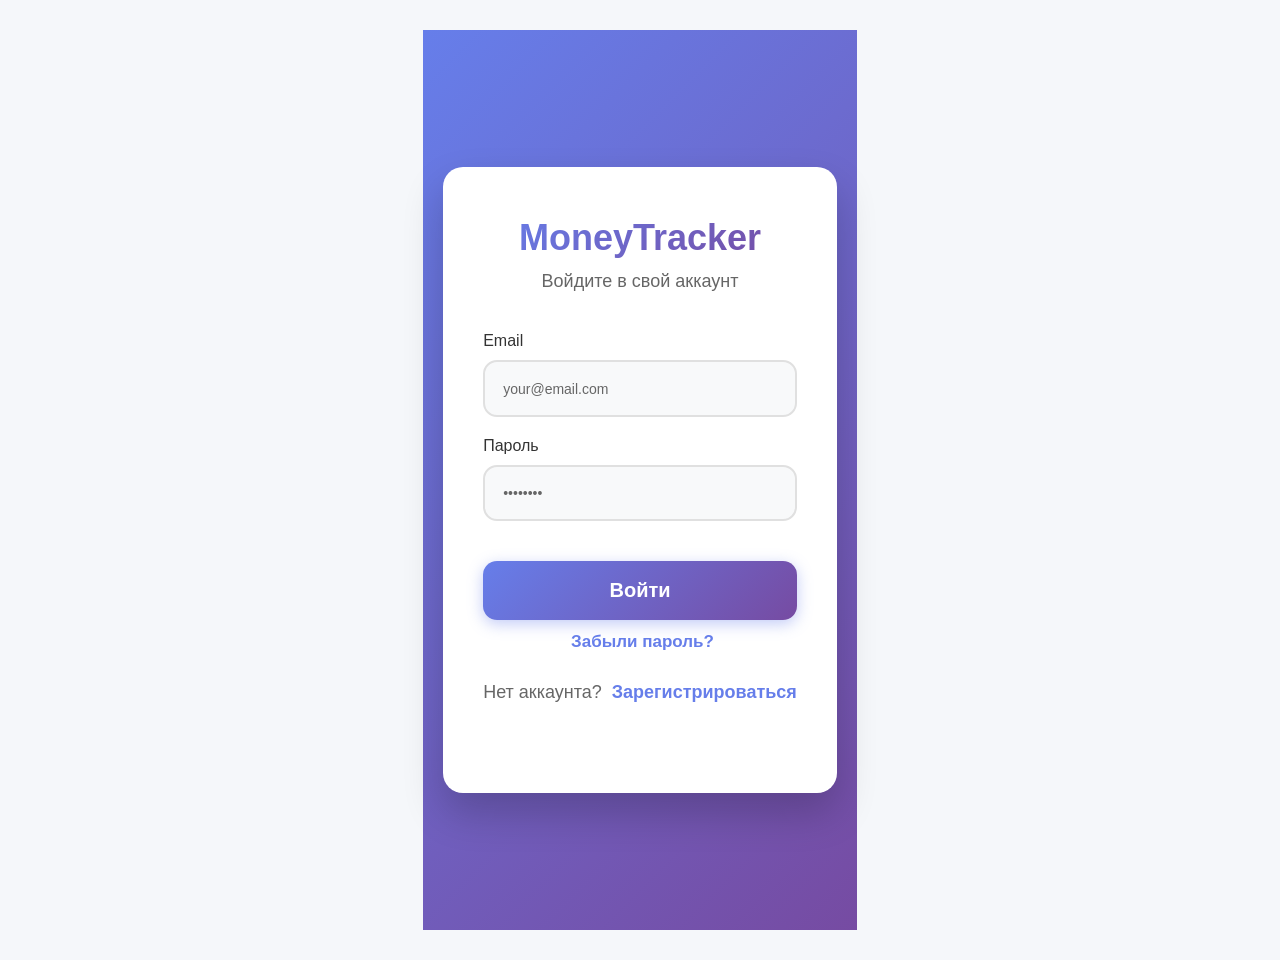
==== commit 57cefb09: "feat: Docker files" ====
--- a/src/MoneyTrackerFront/categories.html
+++ b/src/MoneyTrackerFront/categories.html
@@ -19,7 +19,8 @@
                 <a href="index.html" class="back-btn">Назад</a>
                 <h1>Категории</h1>
                 <div class="user-info" id="user-info">
-                    <span class="user-name" id="user-name"></span>
+                    <a href="profile.html" class="user-name" id="user-name"
+                        style="text-decoration:none;color:var(--text-primary);"></a>
                 </div>
             </div>
         </div>
@@ -68,6 +69,7 @@
         </div>
     </div>
 
+    <script src="js/config.js"></script>
     <script src="js/toast.js"></script>
     <script src="js/theme.js"></script>
     <script src="js/auth-check.js"></script>
--- a/src/MoneyTrackerFront/css/style.css
+++ b/src/MoneyTrackerFront/css/style.css
@@ -1267,4 +1267,310 @@
     .stat-card.main-stat {
         grid-column: span 1;
     }
+}
+
+/* ─── Кнопки действий на главной ────────────────────────────────────────── */
+.action-btns-row {
+    display: flex;
+    gap: 10px;
+    margin-bottom: 16px;
+}
+
+.action-btns-row .scan-btn {
+    flex: 1;
+    margin-bottom: 0;
+}
+
+.manual-btn {
+    flex: 1;
+    background: transparent;
+    color: var(--accent-color);
+    border: 2px solid var(--accent-color);
+    padding: 16px;
+    border-radius: 10px;
+    font-size: 16px;
+    font-weight: 600;
+    cursor: pointer;
+    transition: all 0.2s ease;
+}
+
+.manual-btn:active,
+.manual-btn:hover {
+    background: var(--accent-color);
+    color: white;
+}
+
+/* ─── Категория + иконка автоподстановки ────────────────────────────────── */
+.category-value-wrap {
+    display: inline-flex;
+    align-items: center;
+    gap: 5px;
+}
+
+.category-chip {
+    display: inline-block;
+    background: var(--category-bg);
+    color: var(--accent-color);
+    padding: 2px 10px;
+    border-radius: 12px;
+    font-size: 13px;
+    font-weight: 500;
+}
+
+.auto-category-hint {
+    display: inline-block;
+    font-size: 15px;
+    color: var(--accent-color);
+    opacity: 0.7;
+    line-height: 1;
+    cursor: default;
+}
+
+/* ─── Две кнопки на главной ─────────────────────────────────────────────── */
+.action-btns-row {
+    display: flex;
+    gap: 10px;
+    margin-bottom: 16px;
+}
+
+.action-btns-row .scan-btn {
+    flex: 1;
+    margin-bottom: 0;
+}
+
+.manual-btn {
+    flex: 1;
+    background: transparent;
+    color: var(--accent-color);
+    border: 2px solid var(--accent-color);
+    padding: 16px;
+    border-radius: 10px;
+    font-size: 16px;
+    font-weight: 600;
+    cursor: pointer;
+    transition: all 0.2s ease;
+}
+
+.manual-btn:active,
+.manual-btn:hover {
+    background: var(--accent-color);
+    color: white;
+}
+
+/* ─── Категория + авто-подсказка ─────────────────────────────────────────── */
+.category-value-wrap {
+    display: inline-flex;
+    align-items: center;
+    gap: 5px;
+}
+
+.auto-category-hint {
+    display: inline-block;
+    font-size: 15px;
+    color: var(--accent-color);
+    opacity: 0.7;
+    cursor: default;
+}
+
+/* ═══════════════════════════════════════════════════════════════════
+   ДАШБОРД СТАТИСТИКИ
+   ═══════════════════════════════════════════════════════════════════ */
+
+.dashboard {
+    margin-bottom: 16px;
+    display: flex;
+    flex-direction: column;
+    gap: 12px;
+}
+
+/* ── Сводка: три карточки в ряд ─────────────────────────────────── */
+.dash-summary {
+    display: grid;
+    grid-template-columns: repeat(3, 1fr);
+    gap: 8px;
+}
+
+.dash-summary-card {
+    background: var(--card-bg);
+    border-radius: 12px;
+    padding: 12px 10px;
+    display: flex;
+    flex-direction: column;
+    align-items: center;
+    gap: 4px;
+    box-shadow: 0 2px 8px var(--shadow-color);
+    text-align: center;
+}
+
+.dash-summary-label {
+    font-size: 10px;
+    color: var(--text-tertiary);
+    font-weight: 500;
+    text-transform: uppercase;
+    letter-spacing: 0.03em;
+    line-height: 1.3;
+}
+
+.dash-summary-value {
+    font-size: 16px;
+    font-weight: 700;
+    color: var(--accent-color);
+    white-space: nowrap;
+}
+
+/* ── Общая карточка дашборда ─────────────────────────────────────── */
+.dash-card {
+    background: var(--card-bg);
+    border-radius: 12px;
+    padding: 14px 16px;
+    box-shadow: 0 2px 8px var(--shadow-color);
+}
+
+.dash-card-header {
+    display: flex;
+    align-items: baseline;
+    gap: 8px;
+    margin-bottom: 12px;
+}
+
+.dash-card-title {
+    font-size: 14px;
+    font-weight: 600;
+    color: var(--text-primary);
+}
+
+.dash-card-subtitle {
+    font-size: 12px;
+    color: var(--text-tertiary);
+}
+
+/* ── График по дням ─────────────────────────────────────────────── */
+.dash-chart-wrap {
+    display: flex;
+    flex-direction: column;
+    gap: 4px;
+}
+
+.dash-chart {
+    width: 100%;
+    height: 80px;
+    display: block;
+    overflow: visible;
+}
+
+.dash-chart-labels {
+    display: flex;
+    justify-content: space-between;
+    padding: 0 2px;
+}
+
+/* ── Топ категорий ──────────────────────────────────────────────── */
+.dash-cat-row {
+    margin-bottom: 10px;
+}
+
+.dash-cat-row:last-child {
+    margin-bottom: 0;
+}
+
+.dash-cat-header {
+    display: flex;
+    justify-content: space-between;
+    align-items: center;
+    margin-bottom: 4px;
+    gap: 8px;
+}
+
+.dash-cat-name {
+    font-size: 13px;
+    color: var(--text-primary);
+    font-weight: 500;
+    overflow: hidden;
+    text-overflow: ellipsis;
+    white-space: nowrap;
+    flex: 1;
+}
+
+.dash-cat-right {
+    display: flex;
+    gap: 8px;
+    align-items: center;
+    flex-shrink: 0;
+}
+
+.dash-cat-pct {
+    font-size: 11px;
+    color: var(--text-tertiary);
+    min-width: 28px;
+    text-align: right;
+}
+
+.dash-cat-sum {
+    font-size: 13px;
+    font-weight: 600;
+    color: var(--text-primary);
+    min-width: 60px;
+    text-align: right;
+}
+
+.dash-cat-bar-wrap {
+    height: 6px;
+    background: var(--border-color);
+    border-radius: 4px;
+    overflow: hidden;
+}
+
+.dash-cat-bar {
+    height: 100%;
+    background: var(--accent-color);
+    border-radius: 4px;
+    transition: width 0.6s cubic-bezier(0.4, 0, 0.2, 1);
+    min-width: 4px;
+}
+
+.dash-empty {
+    text-align: center;
+    padding: 20px;
+    color: var(--text-tertiary);
+    font-size: 13px;
+}
+
+/* ── Адаптив ────────────────────────────────────────────────────── */
+@media (max-width: 380px) {
+    .dash-summary {
+        grid-template-columns: repeat(3, 1fr);
+        gap: 6px;
+    }
+
+    .dash-summary-value {
+        font-size: 14px;
+    }
+
+    .dash-summary-label {
+        font-size: 9px;
+    }
+}
+
+/* ─── Кнопка закрытия result-container ──────────────────────────────────── */
+.close-result-btn {
+    background: none;
+    border: none;
+    font-size: 18px;
+    cursor: pointer;
+    color: var(--text-tertiary);
+    width: 32px;
+    height: 32px;
+    border-radius: 50%;
+    display: flex;
+    align-items: center;
+    justify-content: center;
+    transition: all 0.2s ease;
+    flex-shrink: 0;
+    line-height: 1;
+}
+
+.close-result-btn:hover,
+.close-result-btn:active {
+    background: var(--nav-hover);
+    color: var(--text-primary);
 }
